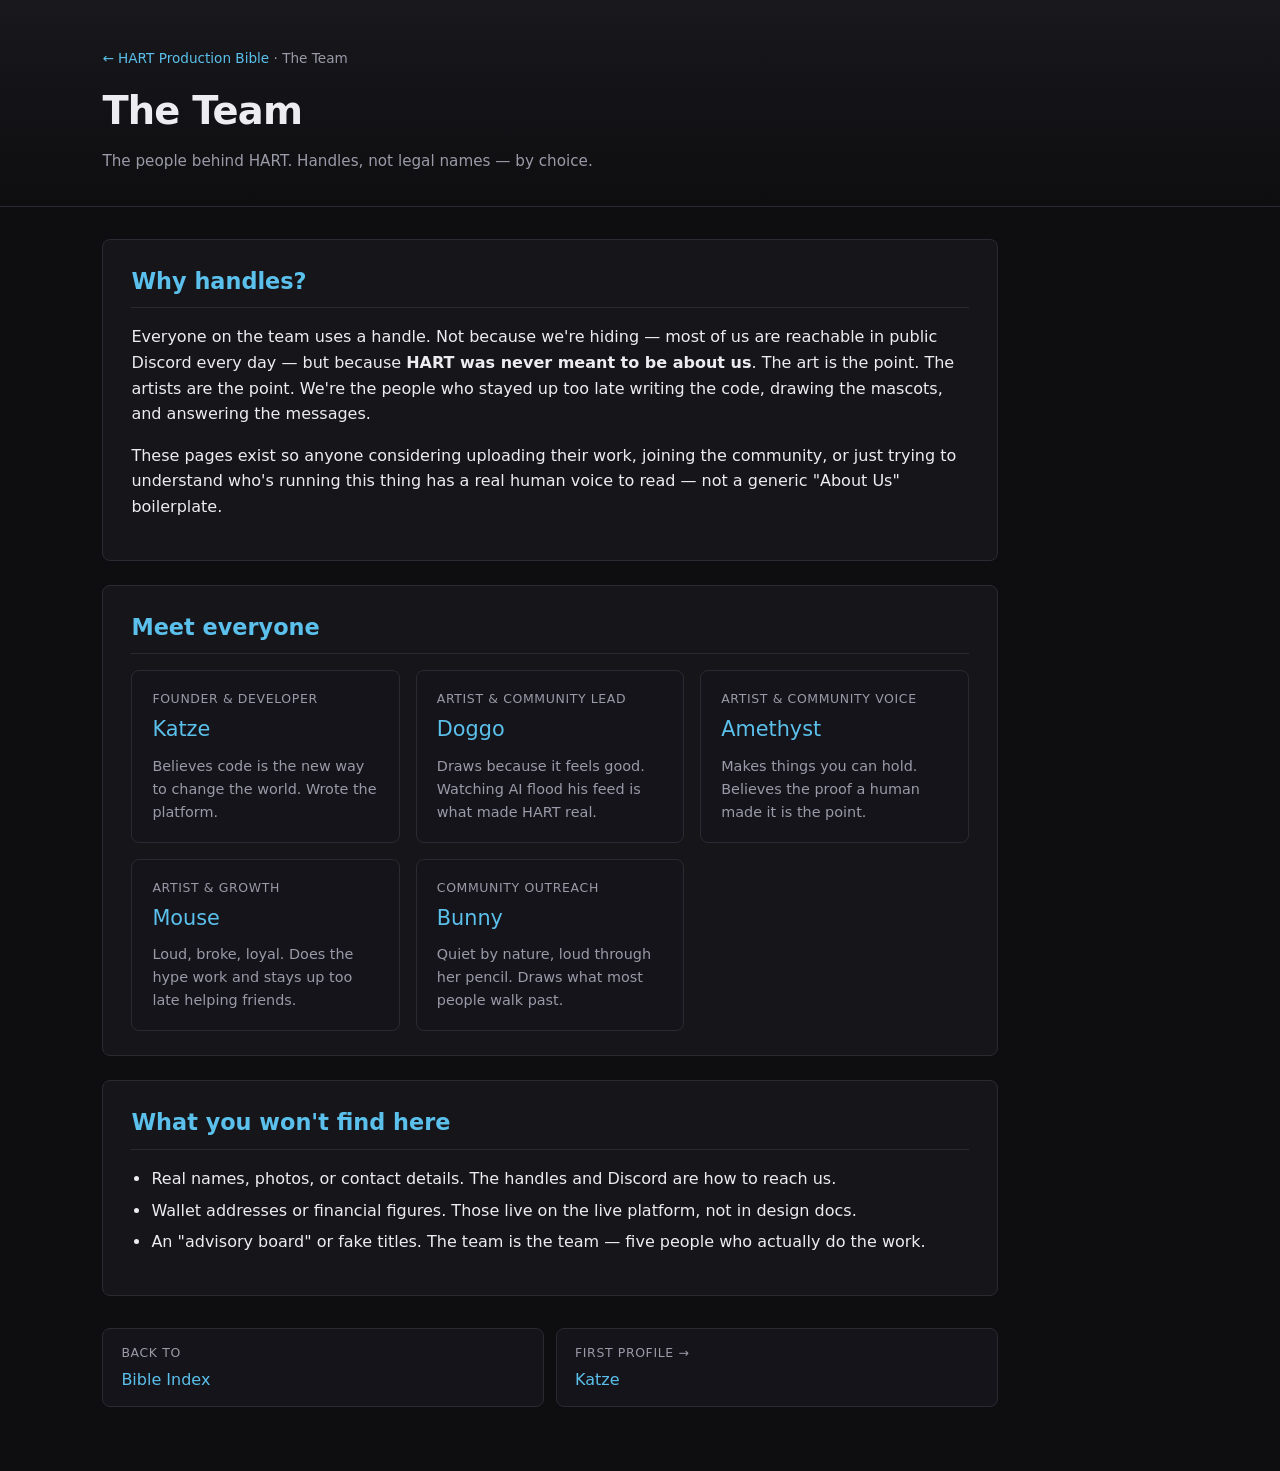
==== team/index.html @ 8fdd976b "Changed And Updated Added pictures :3" ====
<!DOCTYPE html>
<html lang="en">
<head>
<meta charset="UTF-8">
<meta name="viewport" content="width=device-width, initial-scale=1.0">
<title>The Team — HART Production Bible</title>
<link rel="stylesheet" href="../_style.css">
<style>
  .team-grid {
    display: grid;
    grid-template-columns: repeat(auto-fit, minmax(240px, 1fr));
    gap: 16px;
  }
  .member {
    border: 1px solid var(--line);
    border-radius: 8px;
    padding: 18px 20px;
    background: #14141a;
    text-decoration: none;
    color: var(--ink);
    transition: border-color 0.15s, transform 0.15s;
    display: block;
  }
  .member:hover { border-color: var(--accent); transform: translateY(-2px); }
  .member .role {
    color: var(--muted);
    font-size: 0.78rem;
    text-transform: uppercase;
    letter-spacing: 0.05em;
    margin-bottom: 4px;
  }
  .member .name {
    font-size: 1.3rem;
    color: var(--accent-2);
    margin-bottom: 8px;
  }
  .member .blurb {
    color: var(--muted);
    font-size: 0.9rem;
    margin: 0;
  }
</style>
</head>
<body>

<header>
  <div class="crumb"><a href="../index.html">← HART Production Bible</a> · The Team</div>
  <h1>The Team</h1>
  <div class="sub">The people behind HART. Handles, not legal names — by choice.</div>
</header>

<main>

<section>
  <h2>Why handles?</h2>
  <p>
    Everyone on the team uses a handle. Not because we're hiding — most of us are reachable in
    public Discord every day — but because <strong>HART was never meant to be about us</strong>.
    The art is the point. The artists are the point. We're the people who stayed up too late
    writing the code, drawing the mascots, and answering the messages.
  </p>
  <p>
    These pages exist so anyone considering uploading their work, joining the community, or just
    trying to understand who's running this thing has a real human voice to read — not a generic
    "About Us" boilerplate.
  </p>
</section>

<section>
  <h2>Meet everyone</h2>
  <div class="team-grid">
    <a class="member" href="katze.html">
      <div class="role">Founder &amp; Developer</div>
      <div class="name">Katze</div>
      <p class="blurb">Believes code is the new way to change the world. Wrote the platform.</p>
    </a>
    <a class="member" href="doggo.html">
      <div class="role">Artist &amp; Community Lead</div>
      <div class="name">Doggo</div>
      <p class="blurb">Draws because it feels good. Watching AI flood his feed is what made HART real.</p>
    </a>
    <a class="member" href="amethyst.html">
      <div class="role">Artist &amp; Community Voice</div>
      <div class="name">Amethyst</div>
      <p class="blurb">Makes things you can hold. Believes the proof a human made it is the point.</p>
    </a>
    <a class="member" href="mouse.html">
      <div class="role">Artist &amp; Growth</div>
      <div class="name">Mouse</div>
      <p class="blurb">Loud, broke, loyal. Does the hype work and stays up too late helping friends.</p>
    </a>
    <a class="member" href="bunny.html">
      <div class="role">Community Outreach</div>
      <div class="name">Bunny</div>
      <p class="blurb">Quiet by nature, loud through her pencil. Draws what most people walk past.</p>
    </a>
  </div>
</section>

<section>
  <h2>What you won't find here</h2>
  <ul>
    <li>Real names, photos, or contact details. The handles and Discord are how to reach us.</li>
    <li>Wallet addresses or financial figures. Those live on the live platform, not in design docs.</li>
    <li>An "advisory board" or fake titles. The team is the team — five people who actually do the work.</li>
  </ul>
</section>

<div class="next">
  <a href="../index.html"><div class="label">Back to</div><div class="title">Bible Index</div></a>
  <a href="katze.html"><div class="label">First profile →</div><div class="title">Katze</div></a>
</div>

</main>
</body>
</html>
---- _style.css ----
:root {
  --bg: #0e0e10;
  --panel: #16161a;
  --ink: #ececf1;
  --muted: #9a9aa8;
  --accent: #ff5e5b;
  --accent-2: #5bc0eb;
  --good: #7bd389;
  --warn: #f0c419;
  --line: #2a2a32;
}
* { box-sizing: border-box; }
body {
  margin: 0;
  font-family: -apple-system, "Segoe UI", system-ui, sans-serif;
  background: var(--bg);
  color: var(--ink);
  line-height: 1.6;
}
header {
  padding: 48px 8% 32px;
  border-bottom: 1px solid var(--line);
  background: linear-gradient(180deg, #18181d 0%, #0e0e10 100%);
}
header .crumb { color: var(--muted); font-size: 0.85rem; margin-bottom: 10px; }
header .crumb a { color: var(--accent-2); text-decoration: none; }
h1 { font-size: 2.4rem; margin: 0 0 8px; letter-spacing: -0.02em; }
h2 {
  font-size: 1.4rem;
  margin: 0 0 16px;
  padding-bottom: 8px;
  border-bottom: 1px solid var(--line);
  color: var(--accent-2);
}
h3 { color: var(--accent); margin-top: 24px; font-size: 1.05rem; }
.sub { color: var(--muted); font-size: 0.95rem; }
main { padding: 32px 8% 64px; max-width: 1100px; }
section {
  background: var(--panel);
  border: 1px solid var(--line);
  border-radius: 8px;
  padding: 24px 28px;
  margin-bottom: 24px;
}
code, .mono {
  font-family: "JetBrains Mono", Consolas, monospace;
  background: #0a0a0c;
  padding: 2px 6px;
  border-radius: 4px;
  color: var(--good);
  font-size: 0.9em;
}
pre {
  background: #0a0a0c;
  border: 1px solid var(--line);
  border-radius: 6px;
  padding: 14px 16px;
  overflow-x: auto;
  color: var(--good);
  font-size: 0.88rem;
}
table {
  width: 100%;
  border-collapse: collapse;
  margin: 12px 0;
  font-size: 0.92rem;
}
th, td {
  text-align: left;
  padding: 8px 12px;
  border-bottom: 1px solid var(--line);
  vertical-align: top;
}
th { color: var(--muted); font-weight: 600; }
tr:hover td { background: #1c1c22; }
ul, ol { padding-left: 20px; }
li { margin: 6px 0; }
.pill {
  display: inline-block;
  padding: 2px 10px;
  border-radius: 99px;
  font-size: 0.72rem;
  font-weight: 600;
  margin-right: 6px;
}
.pill-good { background: #1c3a23; color: var(--good); }
.pill-warn { background: #3a3318; color: var(--warn); }
.pill-acc  { background: #2a1a1a; color: var(--accent); }
.pill-info { background: #15252e; color: var(--accent-2); }
.grid { display: grid; grid-template-columns: 1fr 1fr; gap: 16px; }
.callout {
  border-left: 3px solid var(--accent);
  background: #1c1418;
  padding: 12px 16px;
  border-radius: 4px;
  margin: 12px 0;
}
.callout.note { border-color: var(--accent-2); background: #131b22; }
.callout.warn { border-color: var(--warn); background: #221d10; }
hr { border: none; border-top: 1px solid var(--line); margin: 24px 0; }
.next { display: flex; justify-content: space-between; gap: 12px; margin-top: 32px; }
.next a {
  flex: 1;
  padding: 14px 18px;
  border: 1px solid var(--line);
  border-radius: 8px;
  background: #14141a;
  color: var(--ink);
  text-decoration: none;
  transition: border-color 0.15s;
}
.next a:hover { border-color: var(--accent); }
.next .label { color: var(--muted); font-size: 0.78rem; text-transform: uppercase; letter-spacing: 0.05em; }
.next .title { color: var(--accent-2); margin-top: 4px; }
@media (max-width: 720px) { .grid, .next { grid-template-columns: 1fr; flex-direction: column; } }

figure {
  margin: 18px 0;
  border: 1px solid var(--line);
  border-radius: 8px;
  overflow: hidden;
  background: #0a0a0c;
}
figure img {
  display: block;
  width: 100%;
  height: auto;
}
figcaption {
  padding: 10px 14px;
  color: var(--muted);
  font-size: 0.85rem;
  border-top: 1px solid var(--line);
  background: #111116;
}
.hero-image {
  margin: 0 0 24px;
  border-radius: 8px;
  overflow: hidden;
  border: 1px solid var(--line);
  max-height: 320px;
}
.hero-image img {
  display: block;
  width: 100%;
  height: 100%;
  object-fit: cover;
}
.image-row {
  display: grid;
  grid-template-columns: 1fr 1fr;
  gap: 14px;
  margin: 18px 0;
}
.image-row figure { margin: 0; }
@media (max-width: 720px) { .image-row { grid-template-columns: 1fr; } }
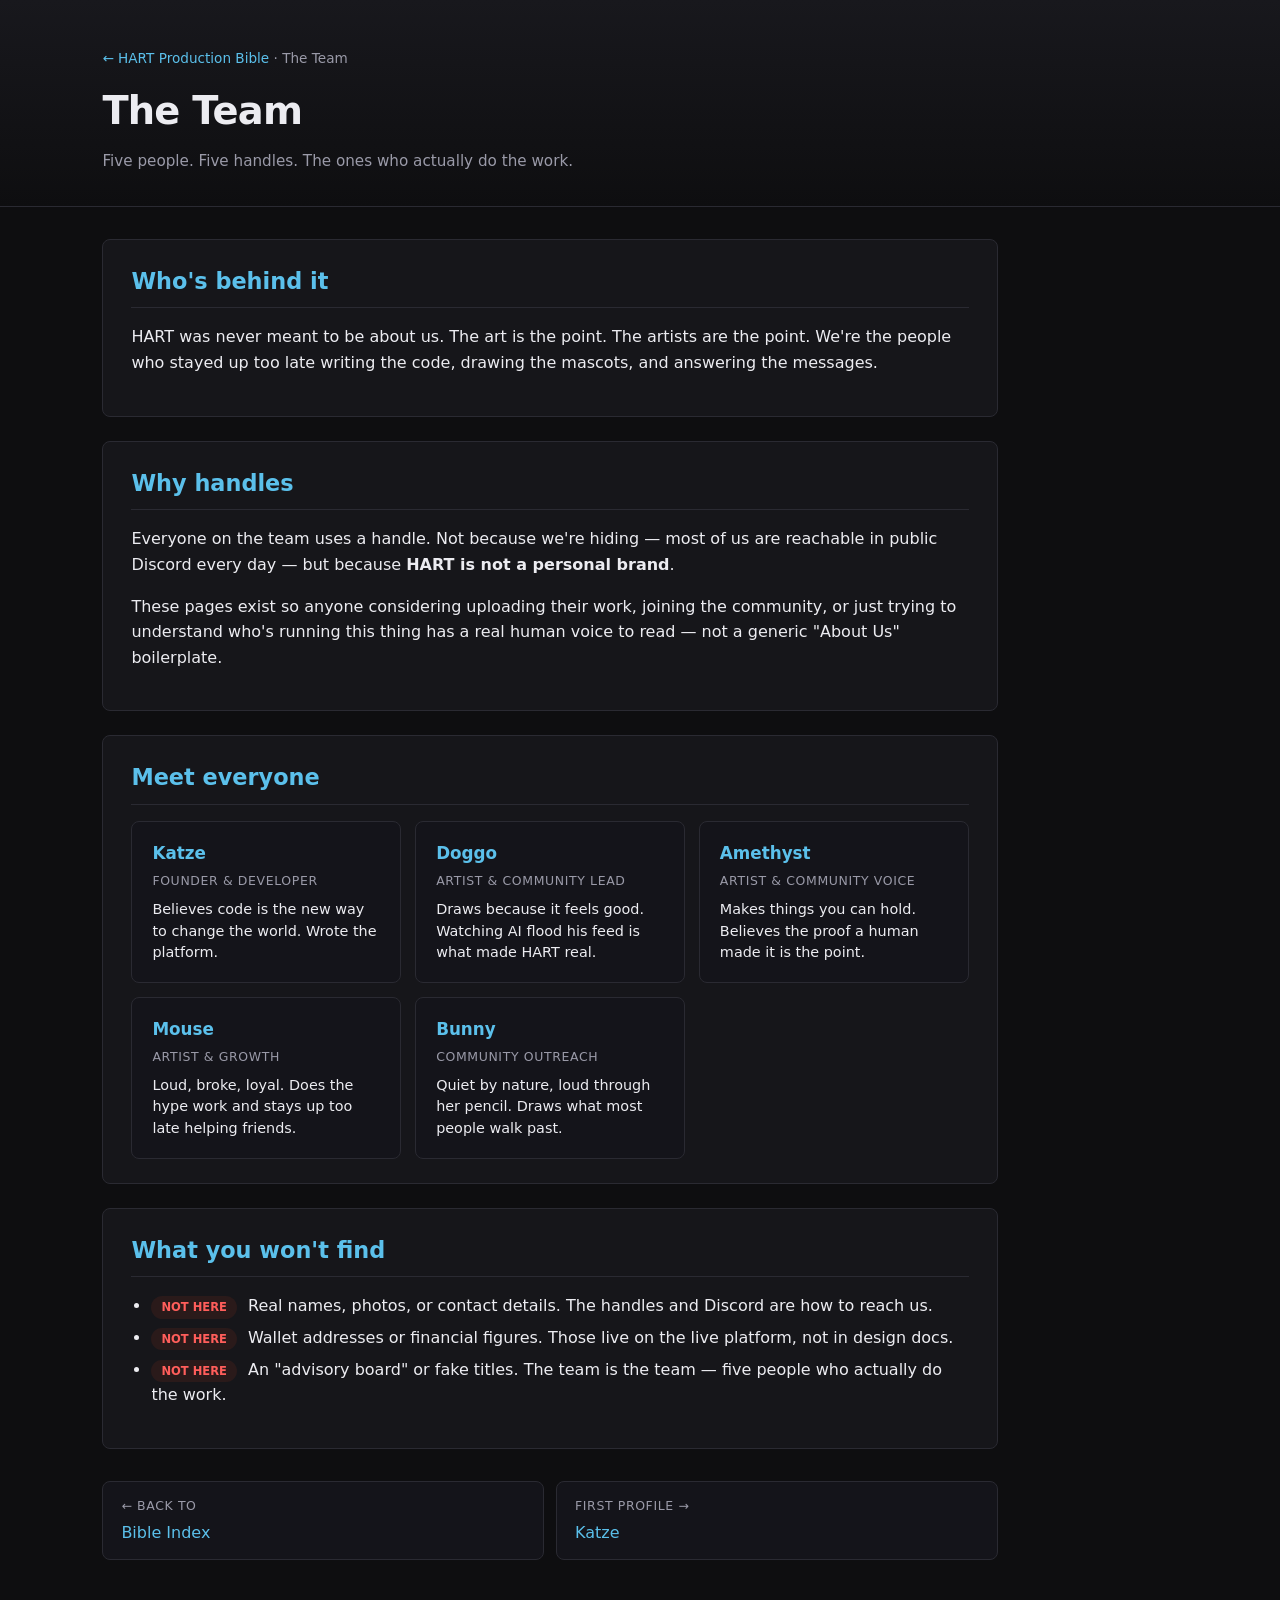
==== commit 45141df6: "Updates" ====
--- a/team/index.html
+++ b/team/index.html
@@ -6,38 +6,44 @@
 <title>The Team — HART Production Bible</title>
 <link rel="stylesheet" href="../_style.css">
 <style>
-  .team-grid {
+  .team-buttons {
     display: grid;
-    grid-template-columns: repeat(auto-fit, minmax(240px, 1fr));
-    gap: 16px;
+    grid-template-columns: repeat(auto-fit, minmax(220px, 1fr));
+    gap: 14px;
+    margin-top: 8px;
   }
-  .member {
+  .team-btn {
+    display: block;
+    padding: 18px 20px;
     border: 1px solid var(--line);
     border-radius: 8px;
-    padding: 18px 20px;
     background: #14141a;
     text-decoration: none;
     color: var(--ink);
-    transition: border-color 0.15s, transform 0.15s;
-    display: block;
+    transition: border-color 0.15s, transform 0.15s, background 0.15s;
   }
-  .member:hover { border-color: var(--accent); transform: translateY(-2px); }
-  .member .role {
+  .team-btn:hover {
+    border-color: var(--accent);
+    background: #1a1a22;
+    transform: translateY(-1px);
+  }
+  .team-btn .name {
+    color: var(--accent-2);
+    font-weight: 600;
+    font-size: 1.05rem;
+  }
+  .team-btn .role {
     color: var(--muted);
     font-size: 0.78rem;
     text-transform: uppercase;
     letter-spacing: 0.05em;
-    margin-bottom: 4px;
+    margin-top: 4px;
   }
-  .member .name {
-    font-size: 1.3rem;
-    color: var(--accent-2);
-    margin-bottom: 8px;
-  }
-  .member .blurb {
-    color: var(--muted);
+  .team-btn .blurb {
+    color: var(--ink);
     font-size: 0.9rem;
-    margin: 0;
+    margin-top: 8px;
+    line-height: 1.5;
   }
 </style>
 </head>
@@ -46,18 +52,24 @@
 <header>
   <div class="crumb"><a href="../index.html">← HART Production Bible</a> · The Team</div>
   <h1>The Team</h1>
-  <div class="sub">The people behind HART. Handles, not legal names — by choice.</div>
+  <div class="sub">Five people. Five handles. The ones who actually do the work.</div>
 </header>
 
 <main>
 
 <section>
-  <h2>Why handles?</h2>
+  <h2>Who's behind it</h2>
+  <p>
+    HART was never meant to be about us. The art is the point. The artists are the point. We're the
+    people who stayed up too late writing the code, drawing the mascots, and answering the messages.
+  </p>
+</section>
+
+<section>
+  <h2>Why handles</h2>
   <p>
     Everyone on the team uses a handle. Not because we're hiding — most of us are reachable in
-    public Discord every day — but because <strong>HART was never meant to be about us</strong>.
-    The art is the point. The artists are the point. We're the people who stayed up too late
-    writing the code, drawing the mascots, and answering the messages.
+    public Discord every day — but because <strong>HART is not a personal brand</strong>.
   </p>
   <p>
     These pages exist so anyone considering uploading their work, joining the community, or just
@@ -68,49 +80,56 @@
 
 <section>
   <h2>Meet everyone</h2>
-  <div class="team-grid">
-    <a class="member" href="katze.html">
+  <div class="team-buttons">
+    <a class="team-btn" href="katze.html">
+      <div class="name">Katze</div>
       <div class="role">Founder &amp; Developer</div>
-      <div class="name">Katze</div>
-      <p class="blurb">Believes code is the new way to change the world. Wrote the platform.</p>
+      <div class="blurb">Believes code is the new way to change the world. Wrote the platform.</div>
     </a>
-    <a class="member" href="doggo.html">
+    <a class="team-btn" href="doggo.html">
+      <div class="name">Doggo</div>
       <div class="role">Artist &amp; Community Lead</div>
-      <div class="name">Doggo</div>
-      <p class="blurb">Draws because it feels good. Watching AI flood his feed is what made HART real.</p>
+      <div class="blurb">Draws because it feels good. Watching AI flood his feed is what made HART real.</div>
     </a>
-    <a class="member" href="amethyst.html">
+    <a class="team-btn" href="amethyst.html">
+      <div class="name">Amethyst</div>
       <div class="role">Artist &amp; Community Voice</div>
-      <div class="name">Amethyst</div>
-      <p class="blurb">Makes things you can hold. Believes the proof a human made it is the point.</p>
+      <div class="blurb">Makes things you can hold. Believes the proof a human made it is the point.</div>
     </a>
-    <a class="member" href="mouse.html">
+    <a class="team-btn" href="mouse.html">
+      <div class="name">Mouse</div>
       <div class="role">Artist &amp; Growth</div>
-      <div class="name">Mouse</div>
-      <p class="blurb">Loud, broke, loyal. Does the hype work and stays up too late helping friends.</p>
+      <div class="blurb">Loud, broke, loyal. Does the hype work and stays up too late helping friends.</div>
     </a>
-    <a class="member" href="bunny.html">
+    <a class="team-btn" href="bunny.html">
+      <div class="name">Bunny</div>
       <div class="role">Community Outreach</div>
-      <div class="name">Bunny</div>
-      <p class="blurb">Quiet by nature, loud through her pencil. Draws what most people walk past.</p>
+      <div class="blurb">Quiet by nature, loud through her pencil. Draws what most people walk past.</div>
     </a>
   </div>
 </section>
 
 <section>
-  <h2>What you won't find here</h2>
+  <h2>What you won't find</h2>
   <ul>
-    <li>Real names, photos, or contact details. The handles and Discord are how to reach us.</li>
-    <li>Wallet addresses or financial figures. Those live on the live platform, not in design docs.</li>
-    <li>An "advisory board" or fake titles. The team is the team — five people who actually do the work.</li>
+    <li><span class="pill pill-acc">NOT HERE</span> Real names, photos, or contact details. The handles and Discord are how to reach us.</li>
+    <li><span class="pill pill-acc">NOT HERE</span> Wallet addresses or financial figures. Those live on the live platform, not in design docs.</li>
+    <li><span class="pill pill-acc">NOT HERE</span> An "advisory board" or fake titles. The team is the team — five people who actually do the work.</li>
   </ul>
 </section>
 
 <div class="next">
-  <a href="../index.html"><div class="label">Back to</div><div class="title">Bible Index</div></a>
-  <a href="katze.html"><div class="label">First profile →</div><div class="title">Katze</div></a>
+  <a href="../index.html">
+    <div class="label">← Back to</div>
+    <div class="title">Bible Index</div>
+  </a>
+  <a href="katze.html">
+    <div class="label">First profile →</div>
+    <div class="title">Katze</div>
+  </a>
 </div>
 
 </main>
+
 </body>
 </html>
